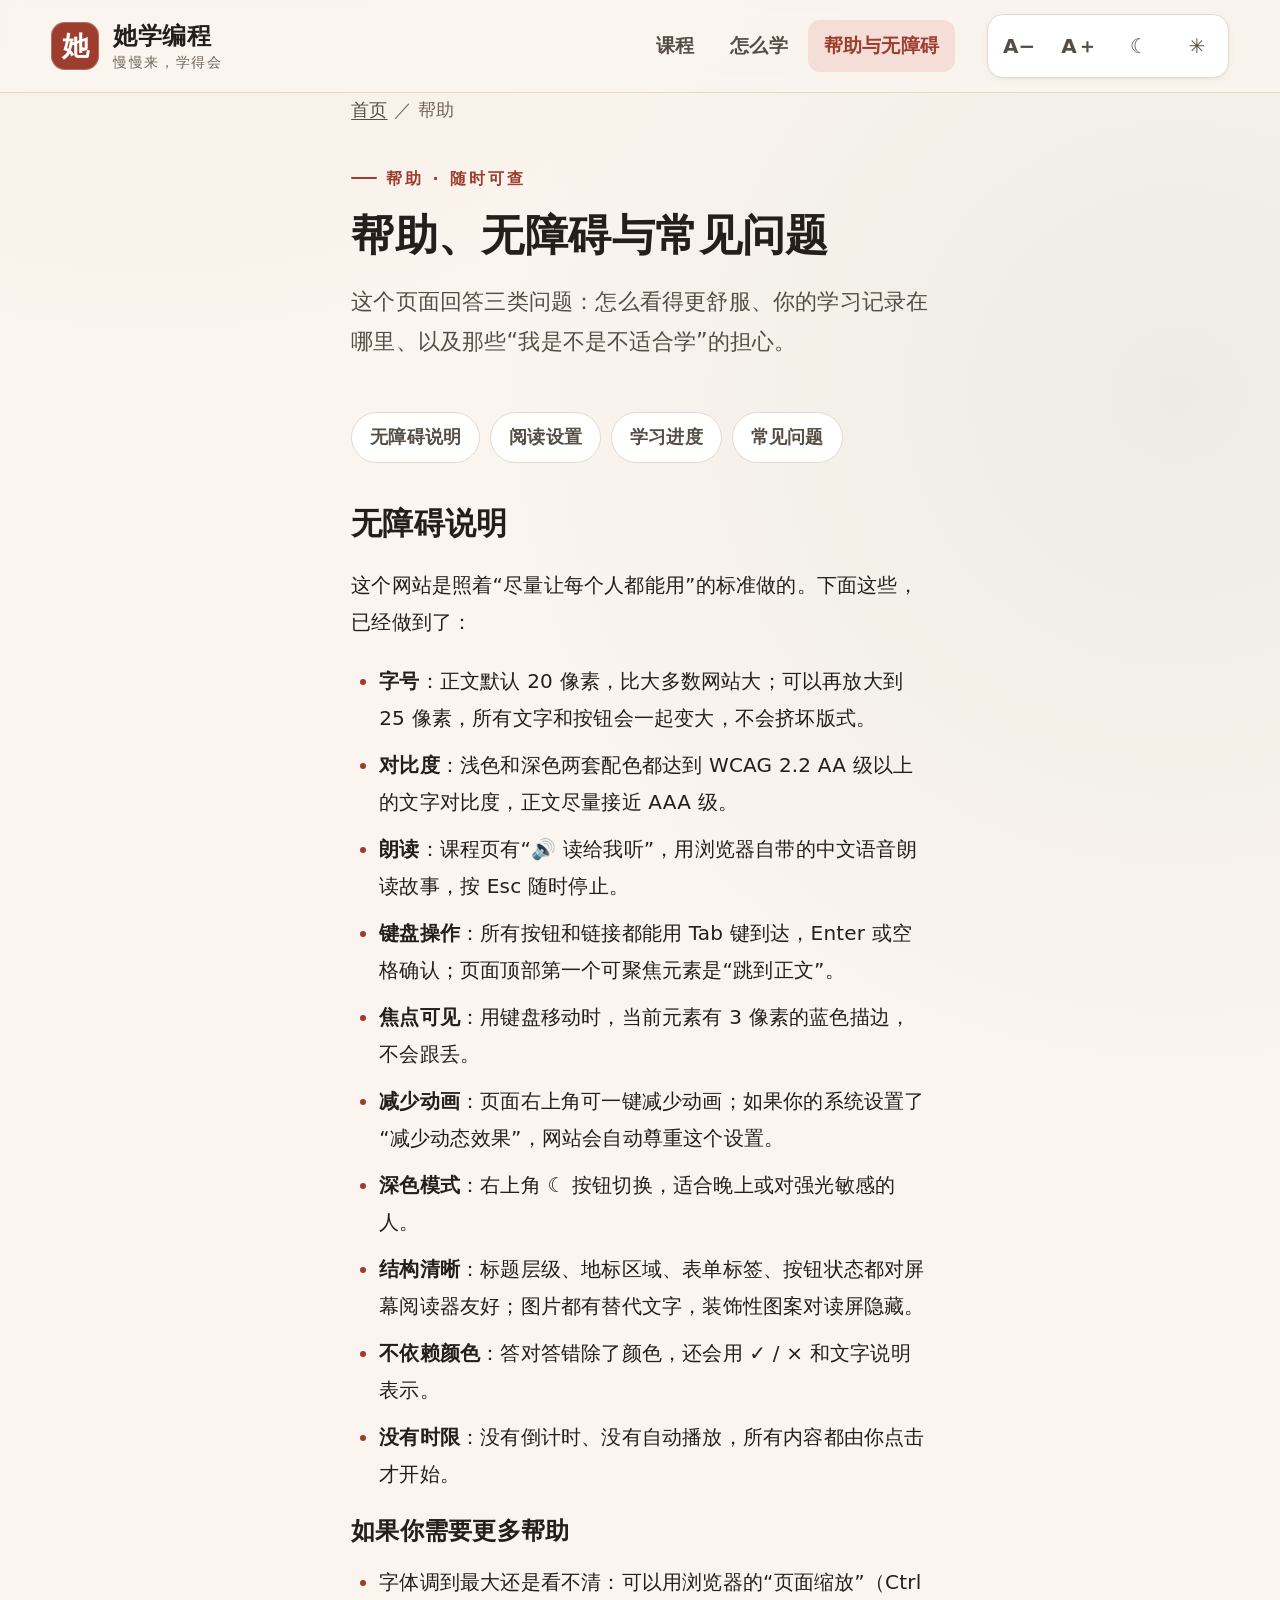
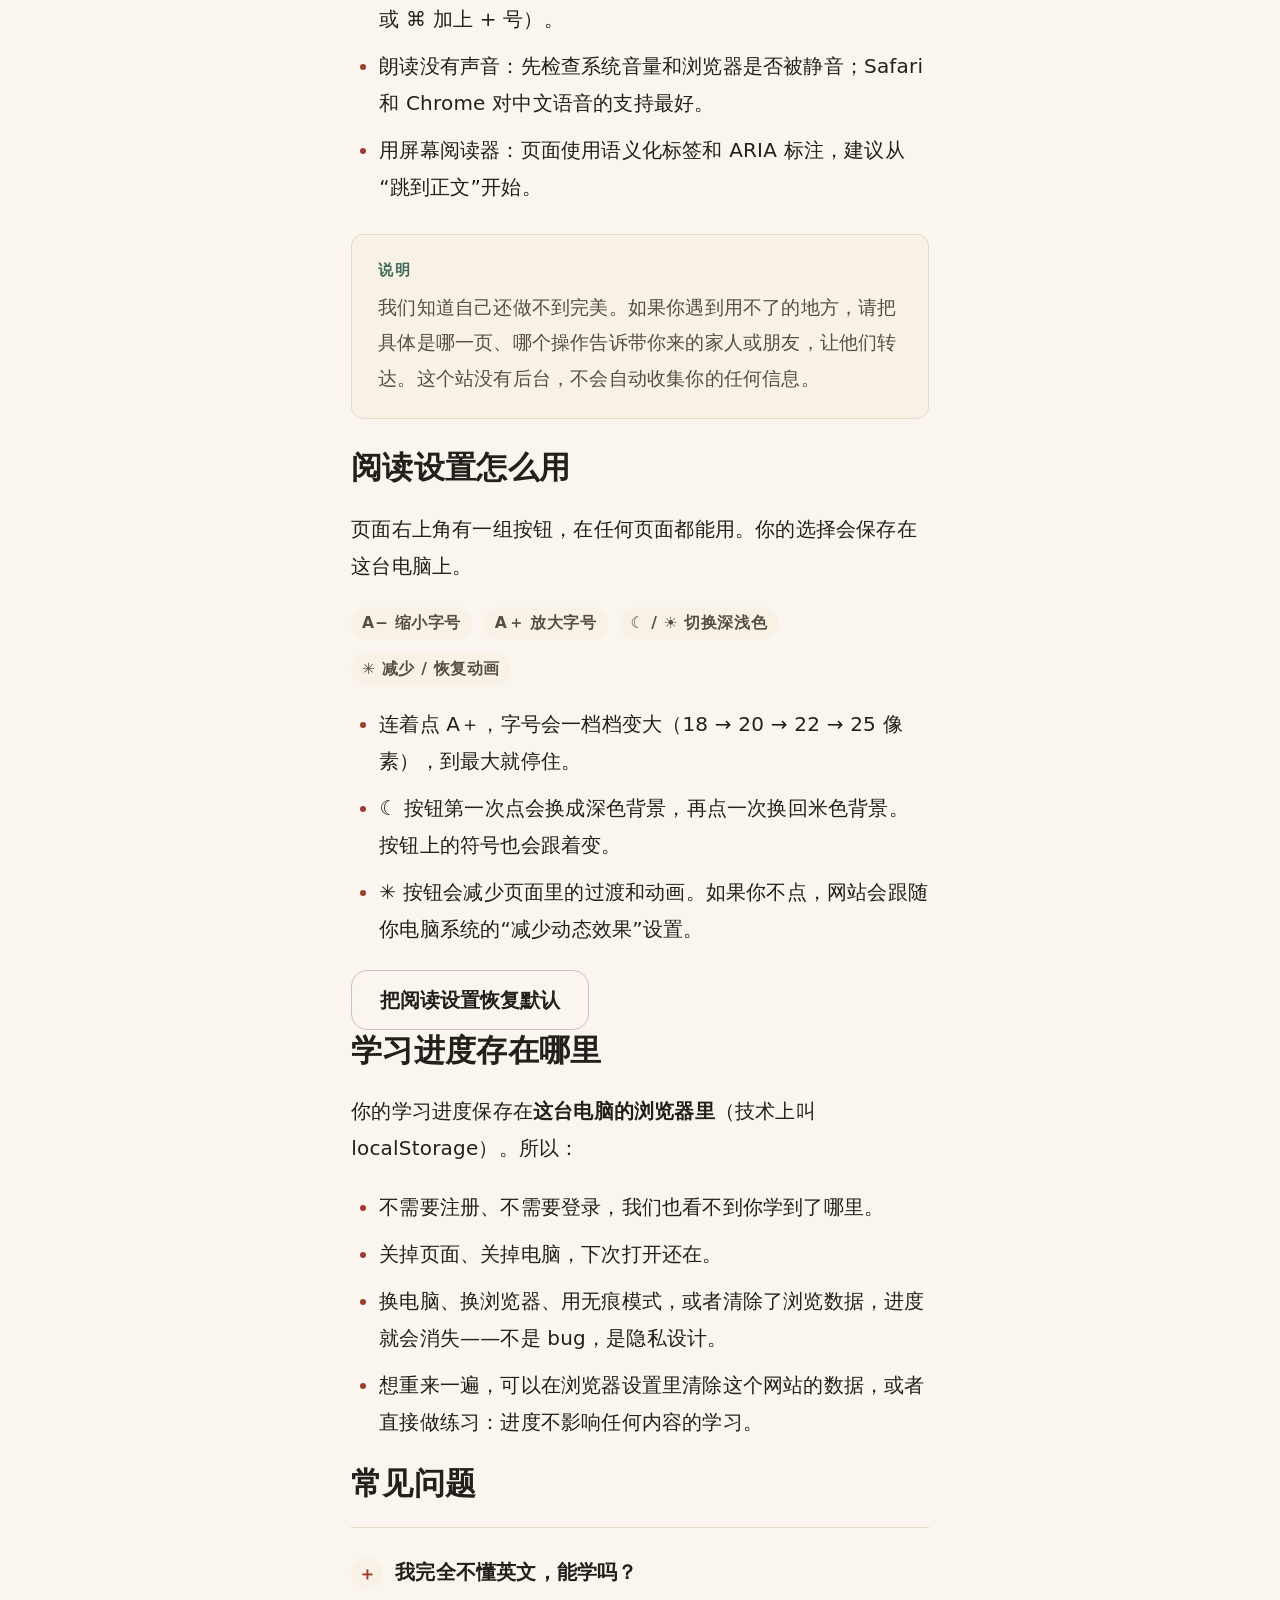
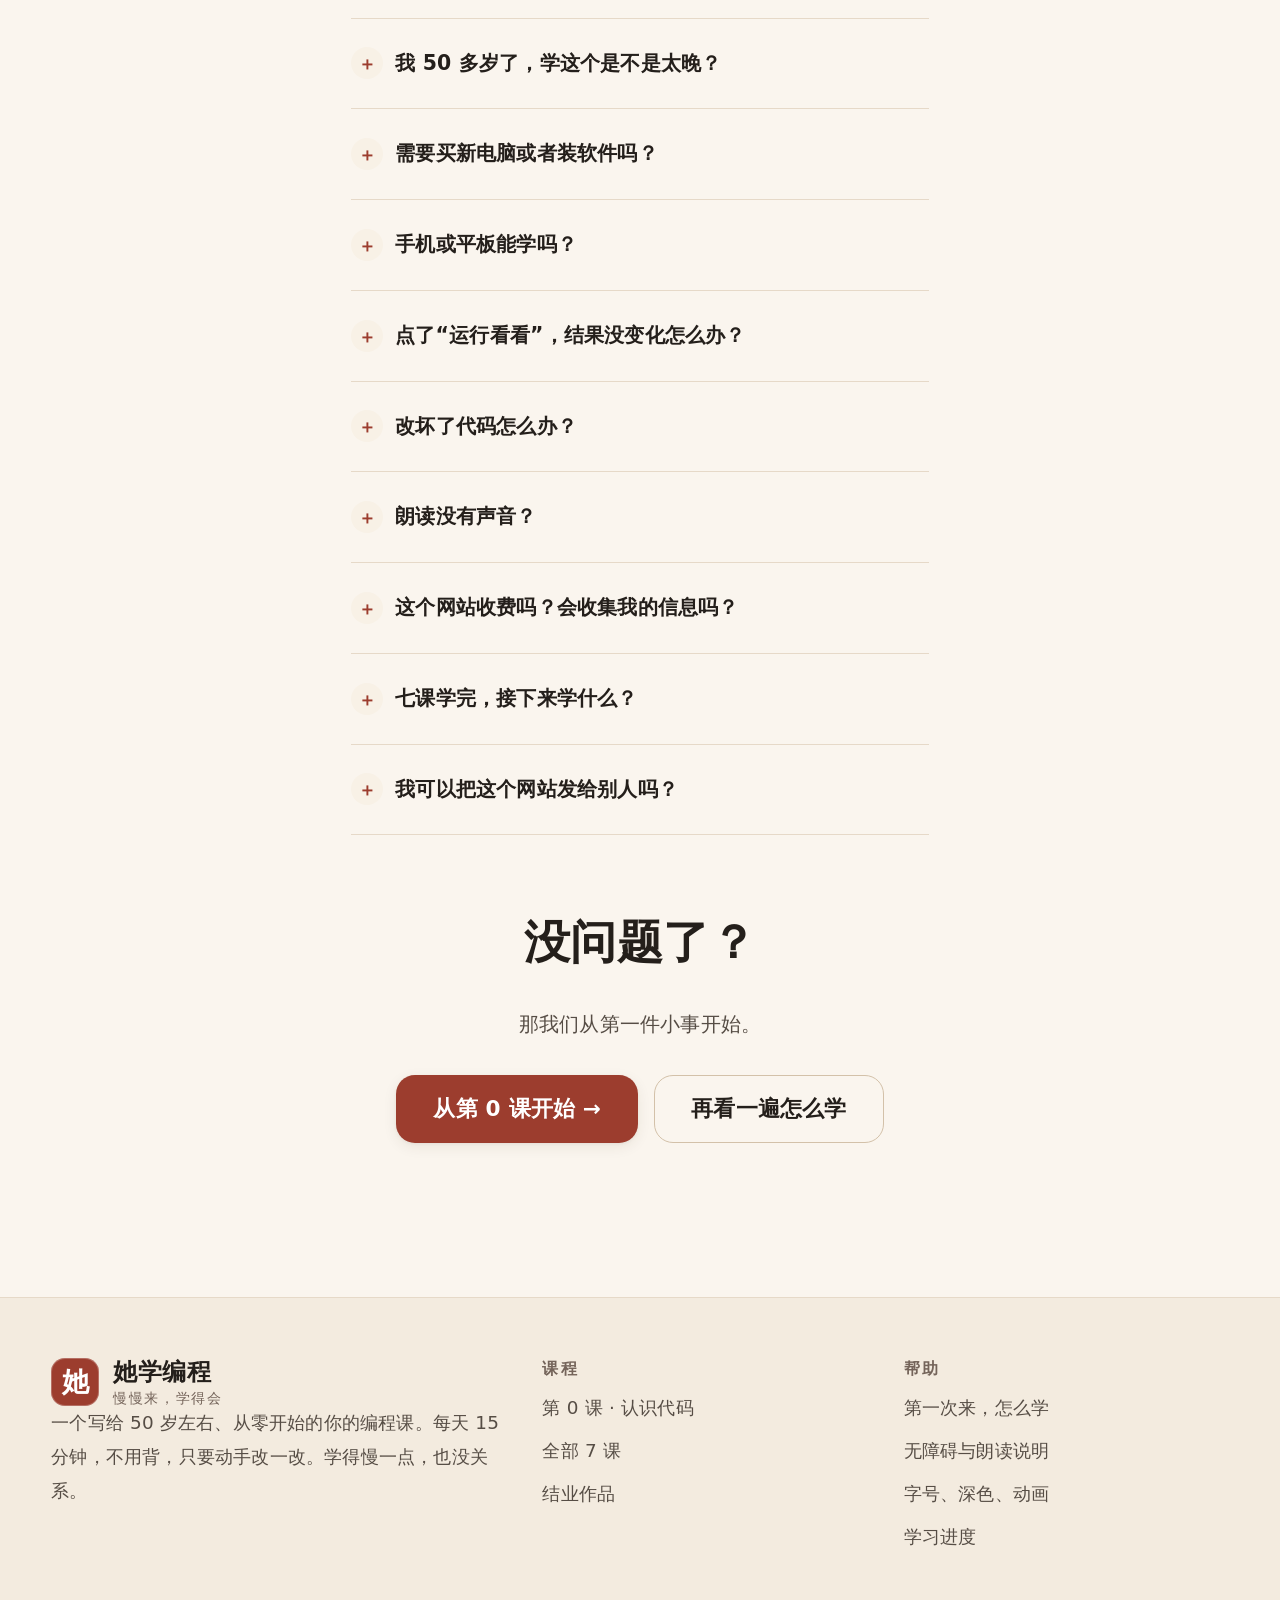
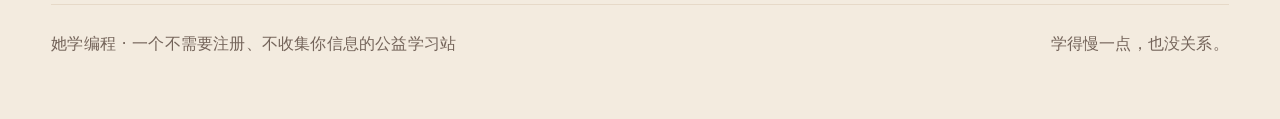
==== help.html @ fed88cbd "她学编程 v1.0：7 课 + 结业作品，无障碍优先的中文编程入门站" ====
<!DOCTYPE html>
<html lang="zh-CN">
<head>
  <meta charset="UTF-8">
  <meta name="viewport" content="width=device-width, initial-scale=1">
  <title>帮助、无障碍与常见问题｜她学编程</title>
  <meta name="description" content="她学编程的帮助页：无障碍说明、阅读设置怎么用、学习进度存在哪里、常见问题解答。">
  <meta name="theme-color" content="#faf5ee">
  <link rel="icon" type="image/svg+xml" href="assets/favicon.svg">
  <link rel="stylesheet" href="assets/styles.css">
  <script>
    (function () {
      try {
        var s = JSON.parse(localStorage.getItem("hx.settings") || "{}");
        var root = document.documentElement;
        var sizes = [18, 20, 22, 25];
        root.style.fontSize = (sizes[s.font] || 20) + "px";
        root.setAttribute("data-theme", s.theme || (window.matchMedia && matchMedia("(prefers-color-scheme: dark)").matches ? "dark" : "light"));
        if (s.motion) root.setAttribute("data-motion", s.motion);
      } catch (e) {}
    })();
  </script>
</head>
<body>
  <a class="skip-link" href="#main">跳到正文</a>

  <header class="site-header">
    <div class="wrap header-inner">
      <a class="brand" href="index.html">
        <span class="brand-mark" aria-hidden="true">她</span>
        <span class="brand-text">她学编程<em>慢慢来，学得会</em></span>
      </a>
      <nav class="site-nav" aria-label="主导航">
        <a href="index.html#course">课程</a>
        <a href="start.html">怎么学</a>
        <a href="help.html" aria-current="page">帮助与无障碍</a>
      </nav>
      <div class="ctrl-group" role="group" aria-label="阅读设置">
        <button class="ctrl" type="button" data-font="down" aria-label="A− 缩小字号" title="缩小字号">A−</button>
        <button class="ctrl" type="button" data-font="up" aria-label="A＋ 放大字号" title="放大字号">A＋</button>
        <button class="ctrl" type="button" data-theme-toggle aria-label="☾ 切换深色模式" aria-pressed="false" title="深色模式">☾</button>
        <button class="ctrl" type="button" data-motion-toggle aria-label="✳ 减少动画效果" aria-pressed="false" title="减少动画">✳</button>
      </div>
    </div>
  </header>

  <main id="main" class="wrap reading">
    <nav class="crumbs" aria-label="当前位置">
      <a href="index.html">首页</a> ／ 帮助
    </nav>

    <header class="lesson-head">
      <p class="label">帮助 · 随时可查</p>
      <h1>帮助、无障碍与常见问题</h1>
      <p class="lede">这个页面回答三类问题：怎么看得更舒服、你的学习记录在哪里、以及那些“我是不是不适合学”的担心。</p>
    </header>

    <nav class="doc-nav" aria-label="本页目录">
      <a href="#accessibility">无障碍说明</a>
      <a href="#settings">阅读设置</a>
      <a href="#progress">学习进度</a>
      <a href="#faq">常见问题</a>
    </nav>

    <section id="accessibility" aria-labelledby="a11y-title">
      <h2 id="a11y-title">无障碍说明</h2>
      <p>这个网站是照着“尽量让每个人都能用”的标准做的。下面这些，已经做到了：</p>
      <ul>
        <li><strong>字号</strong>：正文默认 20 像素，比大多数网站大；可以再放大到 25 像素，所有文字和按钮会一起变大，不会挤坏版式。</li>
        <li><strong>对比度</strong>：浅色和深色两套配色都达到 WCAG 2.2 AA 级以上的文字对比度，正文尽量接近 AAA 级。</li>
        <li><strong>朗读</strong>：课程页有“🔊 读给我听”，用浏览器自带的中文语音朗读故事，按 Esc 随时停止。</li>
        <li><strong>键盘操作</strong>：所有按钮和链接都能用 Tab 键到达，Enter 或空格确认；页面顶部第一个可聚焦元素是“跳到正文”。</li>
        <li><strong>焦点可见</strong>：用键盘移动时，当前元素有 3 像素的蓝色描边，不会跟丢。</li>
        <li><strong>减少动画</strong>：页面右上角可一键减少动画；如果你的系统设置了“减少动态效果”，网站会自动尊重这个设置。</li>
        <li><strong>深色模式</strong>：右上角 ☾ 按钮切换，适合晚上或对强光敏感的人。</li>
        <li><strong>结构清晰</strong>：标题层级、地标区域、表单标签、按钮状态都对屏幕阅读器友好；图片都有替代文字，装饰性图案对读屏隐藏。</li>
        <li><strong>不依赖颜色</strong>：答对答错除了颜色，还会用 ✓ / × 和文字说明表示。</li>
        <li><strong>没有时限</strong>：没有倒计时、没有自动播放，所有内容都由你点击才开始。</li>
      </ul>

      <h3>如果你需要更多帮助</h3>
      <ul>
        <li>字体调到最大还是看不清：可以用浏览器的“页面缩放”（Ctrl 或 ⌘ 加上 + 号）。</li>
        <li>朗读没有声音：先检查系统音量和浏览器是否被静音；Safari 和 Chrome 对中文语音的支持最好。</li>
        <li>用屏幕阅读器：页面使用语义化标签和 ARIA 标注，建议从“跳到正文”开始。</li>
      </ul>
      <aside class="note">我们知道自己还做不到完美。如果你遇到用不了的地方，请把具体是哪一页、哪个操作告诉带你来的家人或朋友，让他们转达。这个站没有后台，不会自动收集你的任何信息。</aside>
    </section>

    <section id="settings" aria-labelledby="settings-title">
      <h2 id="settings-title">阅读设置怎么用</h2>
      <p>页面右上角有一组按钮，在任何页面都能用。你的选择会保存在这台电脑上。</p>
      <div class="settings-demo">
        <span class="badge">A− 缩小字号</span>
        <span class="badge">A＋ 放大字号</span>
        <span class="badge">☾ / ☀ 切换深浅色</span>
        <span class="badge">✳ 减少 / 恢复动画</span>
      </div>
      <ul>
        <li>连着点 A＋，字号会一档档变大（18 → 20 → 22 → 25 像素），到最大就停住。</li>
        <li>☾ 按钮第一次点会换成深色背景，再点一次换回米色背景。按钮上的符号也会跟着变。</li>
        <li>✳ 按钮会减少页面里的过渡和动画。如果你不点，网站会跟随你电脑系统的“减少动态效果”设置。</li>
      </ul>
      <p><button class="btn btn-ghost" type="button" data-reset-settings>把阅读设置恢复默认</button></p>
    </section>

    <section id="progress" aria-labelledby="progress-title">
      <h2 id="progress-title">学习进度存在哪里</h2>
      <p>你的学习进度保存在<strong>这台电脑的浏览器里</strong>（技术上叫 localStorage）。所以：</p>
      <ul>
        <li>不需要注册、不需要登录，我们也看不到你学到了哪里。</li>
        <li>关掉页面、关掉电脑，下次打开还在。</li>
        <li>换电脑、换浏览器、用无痕模式，或者清除了浏览数据，进度就会消失——不是 bug，是隐私设计。</li>
        <li>想重来一遍，可以在浏览器设置里清除这个网站的数据，或者直接做练习：进度不影响任何内容的学习。</li>
      </ul>
    </section>

    <section id="faq" aria-labelledby="faq-title">
      <h2 id="faq-title">常见问题</h2>
      <div class="faq">
        <details>
          <summary>我完全不懂英文，能学吗？</summary>
          <p>能。整个网站是中文的，代码里需要认识的英文单词只有十几个，每一课出现时都会解释。你不需要背单词，看多了自然就认识了。</p>
        </details>
        <details>
          <summary>我 50 多岁了，学这个是不是太晚？</summary>
          <p>不晚。这门课就是为这个年龄写的：每课只讲一件事，讲完立刻动手，不赶进度。学编程靠的不是记性快，是耐心和把事情说清楚的能力——这两样你有。</p>
        </details>
        <details>
          <summary>需要买新电脑或者装软件吗？</summary>
          <p>都不需要。能打开浏览器的电脑就行，练习直接在网页里完成，不用安装任何东西。</p>
        </details>
        <details>
          <summary>手机或平板能学吗？</summary>
          <p>能看课、能听朗读，也能在练习框里改代码；但打字、看运行结果还是电脑屏幕更舒服。条件允许的话，练习用电脑。</p>
        </details>
        <details>
          <summary>点了“运行看看”，结果没变化怎么办？</summary>
          <p>先看运行结果下面那行提示；如果提示你已经运行了，可能是改的内容不影响显示（比如改的是注释）。也可以点“恢复原样”，再从最小的一处改起。刷新页面会重置练习区，不会影响你的学习进度。</p>
        </details>
        <details>
          <summary>改坏了代码怎么办？</summary>
          <p>点“恢复原样”，练习区就回到我给你的初始代码。改代码永远不会弄坏电脑，也不会影响别人。</p>
        </details>
        <details>
          <summary>朗读没有声音？</summary>
          <p>先确认系统音量和浏览器标签页没有静音；有些浏览器第一次使用语音需要等一两秒。Safari 和 Chrome 通常最稳。实在不行，用键盘也不影响学习。</p>
        </details>
        <details>
          <summary>这个网站收费吗？会收集我的信息吗？</summary>
          <p>不收费，没有广告，也不需要注册。网站没有后台服务器，不会收集你的姓名、电话或学习数据。唯一的“记录”是保存在你自己浏览器里的阅读设置和学习进度。</p>
        </details>
        <details>
          <summary>七课学完，接下来学什么？</summary>
          <p>先休息一下，把结业作品改到自己满意。之后如果想继续，可以试试 Python（更适合处理文件和数据），或者继续深入网页（给页面加交互）。到时候你会发现自己看教程的速度不一样了。</p>
        </details>
        <details>
          <summary>我可以把这个网站发给别人吗？</summary>
          <p>欢迎。这就是它存在的意义：让更多 50 岁左右的人发现，学编程不是年轻人的专利。</p>
        </details>
      </div>
    </section>

    <section class="closing">
      <h2>没问题了？</h2>
      <p>那我们从第一件小事开始。</p>
      <div class="cta-row center">
        <a class="btn btn-primary btn-lg" href="lessons/lesson-0.html" data-next-lesson>从第 0 课开始 →</a>
        <a class="btn btn-ghost btn-lg" href="start.html">再看一遍怎么学</a>
      </div>
    </section>
  </main>

  <footer class="site-footer">
    <div class="wrap">
      <div class="footer-grid">
        <div class="footer-brand">
          <a class="brand" href="index.html">
            <span class="brand-mark" aria-hidden="true">她</span>
            <span class="brand-text">她学编程<em>慢慢来，学得会</em></span>
          </a>
          <p>一个写给 50 岁左右、从零开始的你的编程课。每天 15 分钟，不用背，只要动手改一改。学得慢一点，也没关系。</p>
        </div>
        <div class="footer-col">
          <h3>课程</h3>
          <ul>
            <li><a href="lessons/lesson-0.html">第 0 课 · 认识代码</a></li>
            <li><a href="index.html#course">全部 7 课</a></li>
            <li><a href="project.html">结业作品</a></li>
          </ul>
        </div>
        <div class="footer-col">
          <h3>帮助</h3>
          <ul>
            <li><a href="start.html">第一次来，怎么学</a></li>
            <li><a href="help.html#accessibility">无障碍与朗读说明</a></li>
            <li><a href="help.html#settings">字号、深色、动画</a></li>
            <li><a href="help.html#progress">学习进度</a></li>
          </ul>
        </div>
      </div>
      <div class="footer-bottom">
        <span>她学编程 · 一个不需要注册、不收集你信息的公益学习站</span>
        <span>学得慢一点，也没关系。</span>
      </div>
    </div>
  </footer>

  <script src="assets/app.js" defer></script>
</body>
</html>
---- assets/styles.css ----
/* ============================================================
   她学编程 · 设计系统
   目标读者：50 岁左右、零基础的中文女性学习者
   设计原则：大字号、高对比、宽行距、少而清晰的信息、温暖不幼稚
   ============================================================ */

/* ---------- 1. 颜色与尺寸变量 ---------- */
:root {
  /* 米色纸感（默认主题） */
  --bg: #faf5ee;
  --bg-soft: #f3ebdf;
  --surface: #ffffff;
  --surface-2: #f8f1e6;
  --surface-3: #efe4d4;
  --ink: #241f1b;
  --ink-soft: #564d45;
  --ink-faint: #74645a;
  --line: #e6d9c8;
  --line-strong: #d3c1a9;

  /* 品牌色 */
  --brand: #9c3d2e;
  --brand-strong: #7c2f23;
  --brand-soft: #f4ded7;
  --sage: #3e6b5a;
  --sage-soft: #dde9e2;
  --gold: #a8791f;
  --gold-soft: #f6e8c8;
  --focus: #1d5ad6;

  /* 按钮语义色 */
  --btn-bg: #9c3d2e;
  --btn-fg: #ffffff;
  --btn-bg-hover: #7c2f23;
  --btn-run-bg: #3e6b5a;
  --btn-run-bg-hover: #325648;

  /* 字体 */
  --font-serif: "Songti SC", "Noto Serif SC", "Source Han Serif SC", "STSong", "SimSun", Georgia, serif;
  --font-sans: "PingFang SC", "Noto Sans SC", "Hiragino Sans GB", "Microsoft YaHei", system-ui, -apple-system, sans-serif;
  --font-mono: "SFMono-Regular", Menlo, Consolas, "Courier New", monospace;

  /* 排版 */
  --reading-width: 34rem;
  --wide-width: 72rem;
  --gutter: clamp(1.1rem, 4vw, 2.6rem);
  --radius: 1rem;
  --radius-sm: 0.6rem;
  --radius-lg: 1.4rem;

  /* 阴影 */
  --shadow-sm: 0 1px 2px rgba(70, 50, 30, 0.05), 0 2px 8px rgba(70, 50, 30, 0.05);
  --shadow-md: 0 4px 14px rgba(70, 50, 30, 0.08), 0 1px 3px rgba(70, 50, 30, 0.06);
  --shadow-lg: 0 18px 40px rgba(70, 50, 30, 0.12);

  color-scheme: light;
}

/* 深色主题 */
html[data-theme="dark"] {
  --bg: #191512;
  --bg-soft: #211b17;
  --surface: #252019;
  --surface-2: #2c251f;
  --surface-3: #352c24;
  --ink: #f4ebdf;
  --ink-soft: #d4c6b6;
  --ink-faint: #a99a8a;
  --line: #3d332b;
  --line-strong: #55473b;

  --brand: #e79f8b;
  --brand-strong: #f2b8a6;
  --brand-soft: #45291f;
  --sage: #93c3ad;
  --sage-soft: #22322b;
  --gold: #e5bb6b;
  --gold-soft: #3a2f16;
  --focus: #8ab4ff;

  --btn-bg: #d0664c;
  --btn-fg: #1b1815;
  --btn-bg-hover: #e07a5f;
  --btn-run-bg: #7fb39c;
  --btn-run-bg-hover: #93c3ad;

  color-scheme: dark;
}

/* ---------- 2. 基础重置与排版 ---------- */
*,
*::before,
*::after {
  box-sizing: border-box;
}

html {
  /* JS 会把这里改成 18px / 20px / 22px / 25px */
  font-size: 20px;
  -webkit-text-size-adjust: 100%;
  scroll-behavior: smooth;
}

body {
  margin: 0;
  background-color: var(--bg);
  background-image: radial-gradient(circle at 12% -10%, rgba(201, 138, 106, 0.12), transparent 42rem),
    radial-gradient(circle at 92% 8%, rgba(120, 156, 138, 0.1), transparent 34rem);
  background-repeat: no-repeat;
  color: var(--ink);
  font-family: var(--font-sans);
  font-size: 1rem;
  line-height: 1.85;
  letter-spacing: 0.01em;
  text-rendering: optimizeLegibility;
  -webkit-font-smoothing: antialiased;
  overflow-wrap: break-word;
}

/* 让所有文字都能被放大后正常换行 */
h1, h2, h3, h4, p, li, blockquote, figcaption, td, th {
  overflow-wrap: break-word;
}

h1, h2, h3, h4 {
  font-family: var(--font-serif);
  font-weight: 700;
  line-height: 1.35;
  margin: 0 0 0.7em;
  letter-spacing: 0.01em;
}

h1 { font-size: 2.15rem; }
h2 { font-size: 1.55rem; }
h3 { font-size: 1.2rem; }
h4 { font-size: 1.05rem; }

p, ul, ol {
  margin: 0 0 1.1em;
}

p:last-child {
  margin-bottom: 0;
}

ul, ol {
  padding-left: 1.4em;
}

li {
  margin-bottom: 0.5em;
}

li::marker {
  color: var(--brand);
}

strong {
  font-weight: 700;
  color: var(--ink);
}

a {
  color: var(--brand);
  text-decoration-thickness: 0.08em;
  text-underline-offset: 0.18em;
}

a:hover {
  color: var(--brand-strong);
}

abbr {
  text-decoration: underline dotted;
  cursor: help;
}

code, kbd, samp, pre {
  font-family: var(--font-mono);
  font-size: 0.9em;
}

code {
  background: var(--surface-3);
  color: var(--ink);
  padding: 0.15em 0.4em;
  border-radius: 0.35em;
  overflow-wrap: break-word;
}

kbd {
  border: 1px solid var(--line-strong);
  border-bottom-width: 2px;
  border-radius: 0.35em;
  padding: 0.05em 0.45em;
  background: var(--surface);
  font-size: 0.85em;
}

pre {
  margin: 0 0 1.2em;
  padding: 1.1rem 1.25rem;
  background: var(--surface);
  border: 1px solid var(--line);
  border-radius: var(--radius-sm);
  line-height: 1.7;
  tab-size: 2;
  white-space: pre-wrap;
  word-break: break-word;
}

pre code {
  background: none;
  padding: 0;
}

blockquote {
  margin: 0 0 1.2em;
  padding: 0.2em 0 0.2em 1.2em;
  border-left: 4px solid var(--line-strong);
  color: var(--ink-soft);
}

hr {
  border: 0;
  height: 1px;
  background: var(--line);
  margin: 2.5rem 0;
}

img, svg {
  max-width: 100%;
}

img {
  height: auto;
}

/* 焦点：任何时候用键盘操作都清楚可见 */
:focus-visible {
  outline: 3px solid var(--focus);
  outline-offset: 3px;
  border-radius: 0.4rem;
}

::selection {
  background: var(--brand-soft);
  color: var(--ink);
}

/* ---------- 3. 无障碍工具类 ---------- */
.sr-only {
  position: absolute;
  width: 1px;
  height: 1px;
  padding: 0;
  margin: -1px;
  overflow: hidden;
  clip: rect(0, 0, 0, 0);
  white-space: nowrap;
  border: 0;
}

.skip-link {
  position: absolute;
  top: -100%;
  left: 1rem;
  z-index: 100;
  padding: 0.7rem 1.2rem;
  background: var(--brand);
  color: #fff;
  border-radius: 0 0 var(--radius-sm) var(--radius-sm);
  font-weight: 600;
  text-decoration: none;
}

.skip-link:focus {
  top: 0;
  color: #fff;
}

/* 减少动画：用户手动切换或系统偏好 */
html[data-motion="reduce"] *,
html[data-motion="reduce"] *::before,
html[data-motion="reduce"] *::after {
  animation-duration: 0.001ms !important;
  animation-iteration-count: 1 !important;
  transition-duration: 0.001ms !important;
  scroll-behavior: auto !important;
}

@media (prefers-reduced-motion: reduce) {
  html:not([data-motion="on"]) *,
  html:not([data-motion="on"]) *::before,
  html:not([data-motion="on"]) *::after {
    animation-duration: 0.001ms !important;
    animation-iteration-count: 1 !important;
    transition-duration: 0.001ms !important;
  }
  html {
    scroll-behavior: auto;
  }
}

/* ---------- 4. 布局 ---------- */
.wrap {
  width: 100%;
  max-width: var(--wide-width);
  margin-inline: auto;
  padding-inline: var(--gutter);
}

.reading {
  max-width: var(--reading-width);
  margin-inline: auto;
}

.section {
  padding-block: clamp(2.6rem, 6vw, 4.6rem);
}

.section-tight {
  padding-block: clamp(1.8rem, 4vw, 3rem);
}

.section-head {
  max-width: 40rem;
  margin-bottom: clamp(1.6rem, 3vw, 2.6rem);
}

.section-head.center {
  margin-inline: auto;
  text-align: center;
}

.label {
  display: inline-flex;
  align-items: center;
  gap: 0.6em;
  font-family: var(--font-sans);
  font-size: 0.8rem;
  font-weight: 700;
  letter-spacing: 0.18em;
  text-transform: uppercase;
  color: var(--brand);
  margin: 0 0 0.9em;
}

.label::before {
  content: "";
  display: block;
  width: 1.6em;
  height: 2px;
  background: currentColor;
  border-radius: 2px;
}

.lede {
  font-size: 1.12rem;
  line-height: 1.8;
  color: var(--ink-soft);
}

.muted {
  color: var(--ink-faint);
}

.text-center {
  text-align: center;
}

/* ---------- 5. 页头 ---------- */
.site-header {
  position: sticky;
  top: 0;
  z-index: 50;
  background: color-mix(in srgb, var(--bg) 88%, transparent);
  backdrop-filter: blur(10px);
  -webkit-backdrop-filter: blur(10px);
  border-bottom: 1px solid var(--line);
}

.header-inner {
  display: flex;
  align-items: center;
  gap: 1rem 1.6rem;
  flex-wrap: wrap;
  padding-block: 0.7rem;
}

.brand {
  display: inline-flex;
  align-items: center;
  gap: 0.7rem;
  text-decoration: none;
  color: var(--ink);
  margin-right: auto;
}

.brand-mark {
  display: grid;
  place-items: center;
  width: 2.4rem;
  height: 2.4rem;
  border-radius: 0.7rem;
  background: var(--brand);
  color: #fff;
  font-family: var(--font-serif);
  font-size: 1.35rem;
  font-weight: 700;
  line-height: 1;
  box-shadow: inset 0 0 0 1px rgba(255, 255, 255, 0.25);
  flex: none;
}

html[data-theme="dark"] .brand-mark {
  color: var(--btn-fg);
}

.brand-text {
  display: flex;
  flex-direction: column;
  font-family: var(--font-serif);
  font-size: 1.18rem;
  font-weight: 700;
  line-height: 1.2;
  letter-spacing: 0.02em;
}

.brand-text em {
  font-family: var(--font-sans);
  font-size: 0.68rem;
  font-style: normal;
  font-weight: 500;
  letter-spacing: 0.12em;
  color: var(--ink-faint);
  margin-top: 0.15rem;
}

.site-nav {
  display: flex;
  align-items: center;
  gap: 0.2rem;
  flex-wrap: wrap;
}

.site-nav a {
  display: inline-flex;
  align-items: center;
  min-height: 2.6rem;
  padding: 0.25rem 0.8rem;
  border-radius: var(--radius-sm);
  color: var(--ink-soft);
  font-size: 0.95rem;
  font-weight: 600;
  text-decoration: none;
}

.site-nav a:hover {
  background: var(--surface-2);
  color: var(--ink);
}

.site-nav a[aria-current="page"],
.site-nav a[aria-current="true"] {
  color: var(--brand);
  background: var(--brand-soft);
}

/* 阅读设置按钮组 */
.ctrl-group {
  display: flex;
  align-items: center;
  gap: 0.3rem;
  padding: 0.25rem;
  background: var(--surface);
  border: 1px solid var(--line);
  border-radius: 0.8rem;
  box-shadow: var(--shadow-sm);
}

.ctrl {
  display: inline-grid;
  place-items: center;
  min-width: 2.6rem;
  min-height: 2.6rem;
  padding: 0 0.5rem;
  border: 0;
  border-radius: 0.55rem;
  background: transparent;
  color: var(--ink-soft);
  font-family: var(--font-sans);
  font-size: 1rem;
  font-weight: 700;
  cursor: pointer;
  line-height: 1;
}

.ctrl:hover {
  background: var(--surface-2);
  color: var(--ink);
}

.ctrl[aria-pressed="true"] {
  background: var(--brand-soft);
  color: var(--brand);
}

.ctrl:disabled {
  opacity: 0.4;
  cursor: not-allowed;
}

/* 课程进度条（只在课程页） */
.course-progress {
  height: 6px;
  background: var(--surface-3);
  overflow: hidden;
}

.course-progress-bar {
  display: block;
  height: 100%;
  width: 0;
  background: linear-gradient(90deg, var(--brand), var(--gold));
  border-radius: 0 3px 3px 0;
  transition: width 0.6s ease;
}

/* ---------- 6. 按钮 ---------- */
.btn {
  display: inline-flex;
  align-items: center;
  justify-content: center;
  gap: 0.5em;
  min-height: 3rem;
  padding: 0.55rem 1.4rem;
  border: 1px solid transparent;
  border-radius: 0.8rem;
  background: var(--surface);
  color: var(--ink);
  font-family: var(--font-sans);
  font-size: 1rem;
  font-weight: 700;
  line-height: 1.3;
  text-decoration: none;
  cursor: pointer;
  transition: transform 0.15s ease, background-color 0.2s ease, box-shadow 0.2s ease;
}

.btn:hover {
  transform: translateY(-1px);
}

.btn:active {
  transform: translateY(0);
}

.btn-primary {
  background: var(--btn-bg);
  color: var(--btn-fg);
  box-shadow: var(--shadow-md);
}

.btn-primary:hover {
  background: var(--btn-bg-hover);
  color: var(--btn-fg);
}

.btn-run {
  background: var(--btn-run-bg);
  color: #fff;
}

html[data-theme="dark"] .btn-run {
  color: #14211b;
}

.btn-run:hover {
  background: var(--btn-run-bg-hover);
}

.btn-ghost {
  background: transparent;
  border-color: var(--line-strong);
  color: var(--ink);
}

.btn-ghost:hover {
  background: var(--surface-2);
}

.btn-quiet {
  background: transparent;
  border-color: transparent;
  color: var(--ink-soft);
  font-weight: 600;
  text-decoration: underline;
  text-underline-offset: 0.2em;
}

.btn-quiet:hover {
  color: var(--ink);
  background: transparent;
}

.btn-lg {
  min-height: 3.4rem;
  padding: 0.8rem 1.8rem;
  font-size: 1.08rem;
  border-radius: 0.95rem;
}

.btn-sm {
  min-height: 2.5rem;
  padding: 0.3rem 0.9rem;
  font-size: 0.9rem;
  border-radius: 0.6rem;
}

.btn[disabled] {
  opacity: 0.55;
  cursor: not-allowed;
  transform: none;
}

.cta-row {
  display: flex;
  flex-wrap: wrap;
  gap: 0.8rem;
  align-items: center;
  margin-top: 1.6rem;
}

/* 朗读按钮 */
.btn-speak {
  display: inline-flex;
  align-items: center;
  gap: 0.45em;
  min-height: 2.6rem;
  padding: 0.25rem 1rem;
  border: 1px dashed var(--line-strong);
  border-radius: 99px;
  background: var(--surface);
  color: var(--ink-soft);
  font-family: var(--font-sans);
  font-size: 0.9rem;
  font-weight: 600;
  cursor: pointer;
  margin-top: 0.6rem;
}

.btn-speak:hover {
  color: var(--ink);
  border-color: var(--brand);
}

.btn-speak[aria-pressed="true"] {
  background: var(--brand-soft);
  border-color: var(--brand);
  color: var(--brand);
}

/* ---------- 7. 首页：英雄区 ---------- */
.hero {
  padding-block: clamp(2.4rem, 6vw, 4.8rem) clamp(2rem, 5vw, 3.6rem);
}

.hero-grid {
  display: grid;
  gap: clamp(2rem, 5vw, 4rem);
  align-items: center;
}

@media (min-width: 60rem) {
  .hero-grid {
    grid-template-columns: minmax(0, 1.15fr) minmax(0, 0.85fr);
  }
}

.hero-title {
  font-size: clamp(2rem, 7.2vw, 3.5rem);
  line-height: 1.24;
  margin-bottom: 0.5em;
  text-wrap: balance;
}

@media (max-width: 40rem) {
  .hero-title {
    font-size: clamp(1.9rem, 8.4vw, 2.3rem);
  }
  .label {
    letter-spacing: 0.1em;
    font-size: 0.76rem;
  }
}

.hero-title .mark {
  position: relative;
  display: inline-block;
  color: var(--brand);
  white-space: nowrap;
}

.hero-title .mark::after {
  content: "";
  position: absolute;
  left: 0;
  right: 0;
  bottom: 0.06em;
  height: 0.22em;
  background: var(--gold-soft);
  z-index: -1;
  border-radius: 0.2em;
  transform: rotate(-0.6deg);
}

.hero-lede {
  max-width: 32rem;
  font-size: 1.12rem;
  color: var(--ink-soft);
}

.hero-facts {
  display: flex;
  flex-wrap: wrap;
  gap: 0.5rem 1.4rem;
  margin-top: 1.6rem;
  padding: 0;
  list-style: none;
  color: var(--ink-soft);
  font-size: 0.95rem;
}

.hero-facts li {
  display: inline-flex;
  align-items: center;
  gap: 0.4em;
  margin: 0;
}

.hero-facts li::before {
  content: "✓";
  color: var(--sage);
  font-weight: 700;
}

/* 首页右侧：代码卡片 */
.hero-card {
  position: relative;
  background: var(--surface);
  border: 1px solid var(--line);
  border-radius: var(--radius-lg);
  box-shadow: var(--shadow-lg);
  padding: 1.2rem 1.3rem 1.4rem;
  transform: rotate(-1deg);
}

.hero-card::before {
  content: "";
  position: absolute;
  top: -0.7rem;
  left: 50%;
  width: 5.5rem;
  height: 1.4rem;
  transform: translateX(-50%) rotate(1.4deg);
  background: color-mix(in srgb, var(--gold-soft) 75%, transparent);
  border: 1px solid color-mix(in srgb, var(--gold) 25%, transparent);
  border-radius: 2px;
  opacity: 0.85;
}

.hero-card-top {
  display: flex;
  align-items: center;
  justify-content: space-between;
  gap: 1rem;
  font-size: 0.78rem;
  letter-spacing: 0.08em;
  color: var(--ink-faint);
  margin-bottom: 0.8rem;
}

.hero-card-top .dots::before {
  content: "● ● ●";
  font-size: 0.55rem;
  letter-spacing: 0.3em;
  color: var(--line-strong);
}

.hero-card pre {
  margin: 0;
  padding: 0;
  border: 0;
  background: transparent;
  font-size: 0.95rem;
  line-height: 1.85;
  white-space: pre-wrap;
}

.hero-card pre code {
  font-size: 0.95rem;
}

.hero-card .tag {
  color: var(--brand);
}

.hero-card-note {
  margin-top: 1rem;
  padding-top: 0.9rem;
  border-top: 1px dashed var(--line-strong);
  font-size: 0.85rem;
  color: var(--ink-faint);
}

/* ---------- 8. 卡片、网格 ---------- */
.grid {
  display: grid;
  gap: clamp(0.9rem, 2vw, 1.4rem);
}

.grid-3 {
  grid-template-columns: repeat(auto-fit, minmax(min(100%, 16rem), 1fr));
}

.grid-2 {
  grid-template-columns: repeat(auto-fit, minmax(min(100%, 20rem), 1fr));
}

.card {
  background: var(--surface);
  border: 1px solid var(--line);
  border-radius: var(--radius);
  padding: clamp(1.1rem, 2.4vw, 1.6rem);
  box-shadow: var(--shadow-sm);
}

.card h3 {
  margin-bottom: 0.45em;
}

.card p {
  color: var(--ink-soft);
  font-size: 0.98rem;
  margin-bottom: 0;
}

.card-num {
  display: grid;
  place-items: center;
  width: 2.5rem;
  height: 2.5rem;
  margin-bottom: 0.9rem;
  border-radius: 50%;
  background: var(--brand-soft);
  color: var(--brand);
  font-family: var(--font-serif);
  font-size: 1.15rem;
  font-weight: 700;
}

/* ---------- 9. 首页：课程地图 ---------- */
.course-map {
  display: grid;
  gap: 0.7rem;
  margin: 1.8rem 0 0;
  padding: 0;
  list-style: none;
}

.lesson-row {
  display: flex;
  align-items: center;
  gap: 1rem;
  padding: 1rem 1.2rem;
  background: var(--surface);
  border: 1px solid var(--line);
  border-radius: var(--radius);
  text-decoration: none;
  color: var(--ink);
  box-shadow: var(--shadow-sm);
  transition: border-color 0.2s ease, transform 0.15s ease, box-shadow 0.2s ease;
}

.lesson-row:hover {
  border-color: var(--brand);
  transform: translateY(-2px);
  box-shadow: var(--shadow-md);
  color: var(--ink);
}

.lesson-row.is-done {
  background: var(--sage-soft);
  border-color: color-mix(in srgb, var(--sage) 30%, var(--line));
}

.lesson-no {
  display: grid;
  place-items: center;
  flex: none;
  width: auto;
  min-width: 2.9rem;
  padding: 0 0.6rem;
  white-space: nowrap;
  height: 2.7rem;
  border-radius: 0.85rem;
  background: var(--surface-2);
  color: var(--ink-soft);
  font-family: var(--font-serif);
  font-size: 0.95rem;
  font-weight: 700;
  letter-spacing: 0.02em;
}

.lesson-row.is-done .lesson-no {
  background: var(--sage);
  color: #fff;
}

html[data-theme="dark"] .lesson-row.is-done .lesson-no {
  color: #14211b;
}

.lesson-info {
  display: flex;
  flex-direction: column;
  min-width: 0;
  flex: 1;
}

.lesson-info strong {
  font-size: 1.02rem;
  line-height: 1.45;
}

.lesson-info span {
  font-size: 0.88rem;
  color: var(--ink-faint);
  line-height: 1.5;
}

.lesson-status {
  flex: none;
  font-size: 0.85rem;
  font-weight: 700;
  color: var(--sage);
  white-space: nowrap;
}

.lesson-row:not(.is-done) .lesson-status {
  color: var(--ink-faint);
  font-weight: 500;
}

/* ---------- 10. 首页：花瓣进度 ---------- */
.progress-panel {
  display: grid;
  gap: clamp(1.4rem, 4vw, 2.6rem);
  align-items: center;
  padding: clamp(1.4rem, 4vw, 2.4rem);
  background: var(--surface);
  border: 1px solid var(--line);
  border-radius: var(--radius-lg);
  box-shadow: var(--shadow-md);
}

@media (min-width: 48rem) {
  .progress-panel {
    grid-template-columns: auto minmax(0, 1fr) auto;
  }
}

.flower {
  width: clamp(9.5rem, 25vw, 13rem);
  height: auto;
  flex: none;
}

.flower .petal {
  fill: var(--surface-3);
  stroke: var(--line-strong);
  stroke-width: 1.2;
  transition: fill 0.6s ease, stroke 0.6s ease;
  transform-origin: 100px 100px;
}

.flower .petal.is-open {
  fill: var(--brand);
  stroke: var(--brand-strong);
}

.flower .flower-center {
  fill: var(--gold);
  stroke: var(--gold-soft);
  stroke-width: 1.5;
}

.progress-copy h2 {
  margin-bottom: 0.3em;
}

.progress-copy p {
  color: var(--ink-soft);
  margin-bottom: 0.9rem;
}

.progress-count {
  font-family: var(--font-serif);
  font-size: 1.05rem;
  color: var(--ink);
}

.progress-count strong {
  font-size: 1.6rem;
  color: var(--brand);
  margin: 0 0.15em;
}

/* ---------- 11. 首页：作品预告 ---------- */
.project-preview {
  display: grid;
  gap: 0;
  overflow: hidden;
  border: 1px solid var(--line);
  border-radius: var(--radius-lg);
  background: var(--surface);
  box-shadow: var(--shadow-md);
}

@media (min-width: 52rem) {
  .project-preview {
    grid-template-columns: minmax(0, 1fr) minmax(0, 1.05fr);
  }
}

.project-preview-copy {
  padding: clamp(1.3rem, 4vw, 2.2rem);
}

.project-preview-copy h2 {
  margin-bottom: 0.4em;
}

.project-preview-copy p {
  color: var(--ink-soft);
}

.project-preview-copy ul {
  padding-left: 1.2em;
  color: var(--ink-soft);
}

.project-browser {
  background: linear-gradient(160deg, var(--surface-2), var(--surface-3));
  padding: clamp(1rem, 3vw, 2rem);
  display: grid;
  place-items: center;
  border-top: 1px solid var(--line);
}

@media (min-width: 52rem) {
  .project-browser {
    border-top: 0;
    border-left: 1px solid var(--line);
  }
}

.browser-window {
  width: 100%;
  max-width: 24rem;
  background: #fffdf9;
  border: 1px solid #e3d3bd;
  border-radius: 0.9rem;
  box-shadow: var(--shadow-lg);
  overflow: hidden;
  color: #2a2118;
  transform: rotate(1.2deg);
}

.browser-bar {
  display: flex;
  align-items: center;
  gap: 0.4rem;
  padding: 0.5rem 0.7rem;
  background: #f3e9da;
  border-bottom: 1px solid #e3d3bd;
  font-size: 0.65rem;
  color: #6f5d49;
}

.browser-bar i {
  display: block;
  width: 0.55rem;
  height: 0.55rem;
  border-radius: 50%;
  background: #d9c6ab;
}

.browser-body {
  padding: 1.1rem 1.2rem 1.3rem;
}

.browser-body h3 {
  font-family: var(--font-serif);
  font-size: 1.15rem;
  margin: 0 0 0.4em;
  color: #7c2f23;
}

.browser-body p {
  font-size: 0.78rem;
  line-height: 1.75;
  color: #5a4a3a;
  margin: 0 0 0.7em;
}

.browser-photo {
  height: 5.2rem;
  border-radius: 0.5rem;
  background: linear-gradient(135deg, #d98d74, #c9a86a 55%, #8fa88f);
  margin-bottom: 0.8rem;
  position: relative;
}

.browser-photo::after {
  content: "✦";
  position: absolute;
  inset: 0;
  display: grid;
  place-items: center;
  color: rgba(255, 255, 255, 0.85);
  font-size: 1.4rem;
}

.browser-sign {
  font-family: var(--font-serif);
  font-size: 0.72rem;
  color: #6f5d49;
  text-align: right;
}

/* ---------- 12. 课程页：头部 ---------- */
.crumbs {
  font-size: 0.9rem;
  color: var(--ink-faint);
  margin-bottom: 1.4rem;
}

.crumbs a {
  color: var(--ink-soft);
}

.crumbs a:hover {
  color: var(--brand);
}

.lesson-head {
  margin-bottom: clamp(1.6rem, 4vw, 2.6rem);
}

.lesson-head h1 {
  margin-bottom: 0.35em;
}

.lesson-head .lede {
  font-size: 1.12rem;
}

.lesson-meta {
  display: flex;
  flex-wrap: wrap;
  gap: 0.4rem 1.2rem;
  margin: 1rem 0 0;
  padding: 0;
  list-style: none;
  font-size: 0.88rem;
  color: var(--ink-faint);
}

.lesson-meta li {
  margin: 0;
}

.goal-box {
  margin: 1.6rem 0 0;
  padding: 1.2rem 1.4rem;
  background: var(--surface-2);
  border: 1px solid var(--line);
  border-left: 5px solid var(--sage);
  border-radius: var(--radius-sm);
}

.goal-box h2 {
  font-family: var(--font-sans);
  font-size: 0.85rem;
  letter-spacing: 0.12em;
  color: var(--sage);
  margin-bottom: 0.6em;
}

.goal-box ul {
  margin: 0;
  padding-left: 1.3em;
  color: var(--ink-soft);
  font-size: 0.98rem;
}

.goal-box li {
  margin-bottom: 0.3em;
}

/* ---------- 13. 课程页：正文块 ---------- */
.story {
  margin: 2.2rem 0;
  font-size: 1.04rem;
}

.story p {
  margin-bottom: 1em;
}

.story .story-open {
  font-family: var(--font-serif);
  font-size: 1.18rem;
  color: var(--ink);
}

.concept {
  position: relative;
  margin: 1.4rem 0;
  padding: 1.3rem 1.4rem 1.3rem 3.7rem;
  background: var(--surface);
  border: 1px solid var(--line);
  border-radius: var(--radius);
  box-shadow: var(--shadow-sm);
}

.concept-num {
  position: absolute;
  top: 1.15rem;
  left: 1.15rem;
  display: grid;
  place-items: center;
  width: 2rem;
  height: 2rem;
  border-radius: 50%;
  background: var(--brand-soft);
  color: var(--brand);
  font-family: var(--font-serif);
  font-size: 0.95rem;
  font-weight: 700;
}

.concept h3 {
  margin-bottom: 0.45em;
}

.concept p {
  color: var(--ink-soft);
  font-size: 0.98rem;
  margin-bottom: 0.8em;
}

.concept p:last-child {
  margin-bottom: 0;
}

.concept .example {
  margin: 0.8rem 0 0;
  padding: 0.8rem 1rem;
  background: var(--surface-2);
  border-radius: var(--radius-sm);
  border: 1px dashed var(--line-strong);
  font-size: 0.95rem;
}

.concept .example strong {
  color: var(--sage);
}

/* 提示便签 */
.tip {
  margin: 1.4rem 0;
  padding: 1.1rem 1.3rem;
  background: var(--gold-soft);
  border: 1px solid color-mix(in srgb, var(--gold) 30%, var(--line));
  border-radius: var(--radius-sm);
  font-size: 0.96rem;
  color: var(--ink);
}

.tip::before {
  content: "小贴士";
  display: block;
  margin-bottom: 0.35em;
  font-size: 0.75rem;
  font-weight: 800;
  letter-spacing: 0.14em;
  color: var(--gold);
}

.note {
  margin: 1.4rem 0;
  padding: 1.1rem 1.3rem;
  background: var(--surface-2);
  border: 1px solid var(--line);
  border-radius: var(--radius-sm);
  font-size: 0.96rem;
  color: var(--ink-soft);
}

.note::before {
  display: block;
  margin-bottom: 0.35em;
  font-size: 0.75rem;
  font-weight: 800;
  letter-spacing: 0.14em;
  color: var(--sage);
  content: "说明";
}

/* 常见错误 */
.mistake {
  margin: 1.4rem 0;
  padding: 1.1rem 1.3rem;
  background: var(--brand-soft);
  border: 1px solid color-mix(in srgb, var(--brand) 25%, var(--line));
  border-left: 5px solid var(--brand);
  border-radius: var(--radius-sm);
  font-size: 0.96rem;
}

.mistake::before {
  display: block;
  margin-bottom: 0.35em;
  font-size: 0.75rem;
  font-weight: 800;
  letter-spacing: 0.14em;
  color: var(--brand);
  content: "别慌 · 常见卡点";
}

/* ---------- 14. 课程页：动手区 ---------- */
.playground {
  margin: 2.2rem 0;
  background: var(--surface);
  border: 1px solid var(--line-strong);
  border-radius: var(--radius);
  box-shadow: var(--shadow-md);
  overflow: hidden;
}

.pg-head {
  display: flex;
  flex-wrap: wrap;
  align-items: center;
  justify-content: space-between;
  gap: 0.7rem;
  padding: 0.9rem 1.1rem;
  background: var(--surface-2);
  border-bottom: 1px solid var(--line);
}

.pg-title {
  margin: 0;
  font-family: var(--font-sans);
  font-size: 0.95rem;
  font-weight: 700;
  color: var(--ink);
}

.pg-actions {
  display: flex;
  flex-wrap: wrap;
  gap: 0.5rem;
}

.pg-editor {
  display: block;
  width: 100%;
  min-height: 11rem;
  padding: 1rem 1.1rem;
  border: 0;
  border-bottom: 1px solid var(--line);
  background: var(--surface);
  color: var(--ink);
  font-family: var(--font-mono);
  font-size: 0.95rem;
  line-height: 1.7;
  resize: vertical;
  tab-size: 2;
}

.pg-editor:focus-visible {
  outline: 3px solid var(--focus);
  outline-offset: -3px;
  border-radius: 0;
}

.pg-output {
  background: var(--surface-2);
  padding: 0.9rem 1.1rem 1.1rem;
}

.pg-output-label {
  margin: 0 0 0.5rem;
  font-size: 0.75rem;
  font-weight: 800;
  letter-spacing: 0.14em;
  color: var(--ink-faint);
}

.pg-frame {
  display: block;
  width: 100%;
  min-height: 12rem;
  border: 1px solid var(--line);
  border-radius: var(--radius-sm);
  background: #fffdf9;
}

.pg-console {
  margin: 0;
  min-height: 12rem;
  max-height: 24rem;
  overflow: auto;
  padding: 0.9rem 1.1rem;
  background: #1f2a24;
  color: #d9f2e3;
  border-radius: var(--radius-sm);
  font-size: 0.92rem;
  line-height: 1.7;
  white-space: pre-wrap;
}

.pg-status {
  margin: 0;
  padding: 0.55rem 1.1rem;
  font-size: 0.85rem;
  color: var(--ink-faint);
  border-top: 1px solid var(--line);
  min-height: 2.4rem;
  display: flex;
  align-items: center;
}

.pg-status.is-error {
  color: var(--brand);
  font-weight: 600;
}

.pg-status.is-ok {
  color: var(--sage);
  font-weight: 600;
}

/* ---------- 15. 课程页：任务、测验、回顾 ---------- */
.task {
  margin: 2.2rem 0;
  padding: 1.3rem 1.4rem;
  background: var(--surface-2);
  border: 1px solid var(--line);
  border-top: 5px solid var(--gold);
  border-radius: var(--radius);
}

.task h3 {
  margin-bottom: 0.5em;
}

.task ol,
.task ul {
  color: var(--ink-soft);
  font-size: 0.98rem;
}

.task .checklist {
  margin: 0.9rem 0 0;
  padding: 0;
  list-style: none;
  font-size: 0.92rem;
}

.task .checklist li {
  position: relative;
  padding-left: 1.6em;
  margin-bottom: 0.35em;
  color: var(--ink-soft);
}

.task .checklist li::before {
  content: "☐";
  position: absolute;
  left: 0;
  color: var(--sage);
  font-size: 1.05em;
}

.quiz {
  margin: 1.4rem 0;
  padding: 1.3rem 1.4rem;
  background: var(--surface);
  border: 1px solid var(--line);
  border-radius: var(--radius);
  box-shadow: var(--shadow-sm);
}

.quiz-q {
  margin-bottom: 0.9rem;
  font-weight: 600;
  line-height: 1.65;
}

.quiz-no {
  display: inline-block;
  margin-right: 0.5em;
  padding: 0.1em 0.6em;
  border-radius: 99px;
  background: var(--surface-2);
  color: var(--ink-faint);
  font-size: 0.75rem;
  font-weight: 700;
  letter-spacing: 0.08em;
  vertical-align: 0.15em;
}

.quiz-options {
  display: grid;
  gap: 0.5rem;
}

.quiz-opt {
  display: flex;
  align-items: flex-start;
  gap: 0.6em;
  width: 100%;
  min-height: 3rem;
  padding: 0.7rem 1rem;
  border: 1px solid var(--line-strong);
  border-radius: var(--radius-sm);
  background: var(--surface);
  color: var(--ink);
  font-family: var(--font-sans);
  font-size: 1rem;
  line-height: 1.55;
  text-align: left;
  cursor: pointer;
  transition: background-color 0.2s ease, border-color 0.2s ease;
}

.quiz-opt:hover {
  border-color: var(--brand);
  background: var(--surface-2);
}

.quiz-opt.is-right {
  border-color: var(--sage);
  background: var(--sage-soft);
  font-weight: 700;
}

.quiz-opt.is-wrong {
  border-color: var(--brand);
  background: var(--brand-soft);
}

.quiz-opt.is-right::after {
  content: "✓";
  margin-left: auto;
  color: var(--sage);
  font-weight: 800;
}

.quiz-opt.is-wrong::after {
  content: "×";
  margin-left: auto;
  color: var(--brand);
  font-weight: 800;
}

.quiz-feedback {
  margin: 0.9rem 0 0;
  font-size: 0.92rem;
  color: var(--ink-soft);
  min-height: 1.5em;
}

.quiz-feedback.is-right {
  color: var(--sage);
}

.quiz-feedback.is-wrong {
  color: var(--brand);
}

.recap {
  margin: 2.2rem 0;
  padding: 1.3rem 1.4rem;
  background: var(--sage-soft);
  border-radius: var(--radius);
  border: 1px solid color-mix(in srgb, var(--sage) 25%, var(--line));
}

.recap h3 {
  font-family: var(--font-sans);
  font-size: 0.85rem;
  letter-spacing: 0.12em;
  color: var(--sage);
  margin-bottom: 0.6em;
}

.recap ul {
  margin: 0;
  padding-left: 1.2em;
  font-size: 0.98rem;
}

.recap li {
  margin-bottom: 0.3em;
}

/* 课程底部导航 */
.lesson-nav {
  display: flex;
  flex-wrap: wrap;
  align-items: center;
  justify-content: space-between;
  gap: 0.8rem;
  margin: 2.6rem 0 1rem;
  padding-top: 1.6rem;
  border-top: 1px solid var(--line);
}

.lesson-nav .nav-pair {
  display: flex;
  gap: 0.6rem;
  flex-wrap: wrap;
}

/* ---------- 16. 通用页尾 ---------- */
.site-footer {
  margin-top: clamp(2.5rem, 6vw, 4.5rem);
  padding-block: clamp(2rem, 5vw, 3rem);
  background: var(--bg-soft);
  border-top: 1px solid var(--line);
}

.footer-grid {
  display: grid;
  gap: 1.8rem;
}

@media (min-width: 48rem) {
  .footer-grid {
    grid-template-columns: 1.4fr 1fr 1fr;
  }
}

.footer-brand p {
  color: var(--ink-soft);
  font-size: 0.92rem;
  max-width: 26rem;
}

.footer-col h3 {
  font-family: var(--font-sans);
  font-size: 0.8rem;
  letter-spacing: 0.14em;
  color: var(--ink-faint);
  margin-bottom: 0.7em;
}

.footer-col ul {
  margin: 0;
  padding: 0;
  list-style: none;
  font-size: 0.92rem;
}

.footer-col li {
  margin-bottom: 0.5em;
}

.footer-col a {
  color: var(--ink-soft);
  text-decoration: none;
}

.footer-col a:hover {
  color: var(--brand);
  text-decoration: underline;
}

.footer-bottom {
  margin-top: 2rem;
  padding-top: 1.2rem;
  border-top: 1px solid var(--line);
  display: flex;
  flex-wrap: wrap;
  gap: 0.6rem 1.4rem;
  justify-content: space-between;
  font-size: 0.82rem;
  color: var(--ink-faint);
}

/* ---------- 17. 提示消息 ---------- */
.toast {
  position: fixed;
  left: 50%;
  bottom: 1.4rem;
  z-index: 200;
  transform: translate(-50%, 1.5rem);
  max-width: min(92vw, 32rem);
  padding: 0.85rem 1.3rem;
  background: var(--ink);
  color: var(--bg);
  border-radius: 99px;
  box-shadow: var(--shadow-lg);
  font-size: 0.92rem;
  font-weight: 600;
  text-align: center;
  opacity: 0;
  pointer-events: none;
  transition: opacity 0.25s ease, transform 0.25s ease;
}

.toast.is-on {
  opacity: 1;
  transform: translate(-50%, 0);
}

/* ---------- 18. 首页其他小模块 ---------- */
.fact-strip {
  display: grid;
  gap: 1rem;
  padding: clamp(1.1rem, 3vw, 1.6rem) clamp(1.2rem, 4vw, 2rem);
  background: var(--surface);
  border: 1px solid var(--line);
  border-radius: var(--radius);
  box-shadow: var(--shadow-sm);
}

@media (min-width: 46rem) {
  .fact-strip {
    grid-template-columns: repeat(3, 1fr);
  }
}

.fact {
  display: flex;
  gap: 0.8rem;
  align-items: flex-start;
}

.fact-icon {
  display: grid;
  place-items: center;
  flex: none;
  width: 2.3rem;
  height: 2.3rem;
  border-radius: 0.7rem;
  background: var(--sage-soft);
  color: var(--sage);
  font-size: 1.05rem;
}

.fact strong {
  display: block;
  font-size: 0.96rem;
  line-height: 1.5;
}

.fact span {
  display: block;
  font-size: 0.85rem;
  color: var(--ink-faint);
  line-height: 1.6;
}

.closing {
  text-align: center;
  padding-block: clamp(2.4rem, 6vw, 4rem);
}

.closing h2 {
  font-size: clamp(1.7rem, 4vw, 2.3rem);
}

.closing p {
  max-width: 32rem;
  margin-inline: auto;
  color: var(--ink-soft);
}

/* ---------- 19. 帮助 / 怎么学 页面 ---------- */
.doc-nav {
  display: flex;
  flex-wrap: wrap;
  gap: 0.5rem;
  margin: 0 0 2rem;
}

.doc-nav a {
  padding: 0.4rem 0.9rem;
  border: 1px solid var(--line);
  border-radius: 99px;
  background: var(--surface);
  color: var(--ink-soft);
  font-size: 0.88rem;
  font-weight: 600;
  text-decoration: none;
}

.doc-nav a:hover {
  border-color: var(--brand);
  color: var(--brand);
}

.faq {
  margin: 0;
}

.faq details {
  border-bottom: 1px solid var(--line);
  padding: 0.9rem 0;
}

.faq details:first-of-type {
  border-top: 1px solid var(--line);
}

.faq summary {
  display: flex;
  align-items: center;
  gap: 0.6rem;
  padding: 0.4rem 0;
  font-weight: 700;
  font-size: 1.02rem;
  cursor: pointer;
  list-style: none;
  border-radius: var(--radius-sm);
}

.faq summary::-webkit-details-marker {
  display: none;
}

.faq summary::before {
  content: "＋";
  flex: none;
  display: grid;
  place-items: center;
  width: 1.6rem;
  height: 1.6rem;
  border-radius: 50%;
  background: var(--surface-2);
  color: var(--brand);
  font-size: 0.9rem;
  font-weight: 700;
}

.faq details[open] summary::before {
  content: "－";
}

.faq details p,
.faq details ul {
  margin-top: 0.5rem;
  color: var(--ink-soft);
  font-size: 0.96rem;
  padding-left: 2.2rem;
}

.settings-demo {
  display: flex;
  flex-wrap: wrap;
  gap: 0.6rem;
  margin: 1rem 0;
}

.badge {
  display: inline-block;
  padding: 0.15em 0.7em;
  border-radius: 99px;
  background: var(--surface-2);
  color: var(--ink-soft);
  font-size: 0.78rem;
  font-weight: 700;
  letter-spacing: 0.04em;
}

.badge-ok {
  background: var(--sage-soft);
  color: var(--sage);
}

/* ---------- 20. 深色主题细节修正 ---------- */
html[data-theme="dark"] .browser-window {
  background: #fbf6ee;
}

html[data-theme="dark"] .pg-console {
  background: #10201a;
}

html[data-theme="dark"] .hero-title .mark::after {
  opacity: 0.55;
}

html[data-theme="dark"] .btn-primary {
  box-shadow: none;
}

/* ---------- 21. 打印 / 小屏幕 ---------- */
@media (max-width: 40rem) {
  .header-inner {
    gap: 0.4rem 0.7rem;
    padding-block: 0.55rem;
  }

  .brand-mark {
    width: 2.2rem;
    height: 2.2rem;
    font-size: 1.2rem;
  }

  .brand-text {
    font-size: 1.05rem;
  }

  .ctrl-group {
    gap: 0.1rem;
    padding: 0.18rem;
  }

  .ctrl {
    min-width: 2.2rem;
    min-height: 2.4rem;
    padding: 0 0.25rem;
    font-size: 0.92rem;
  }

  .site-nav {
    order: 3;
    width: 100%;
    overflow-x: auto;
    flex-wrap: nowrap;
    padding-bottom: 0.15rem;
  }

  .site-nav a {
    white-space: nowrap;
  }

  .ctrl-group {
    margin-left: auto;
  }

  .brand-text em {
    display: none;
  }

  .lesson-row {
    align-items: flex-start;
    flex-wrap: wrap;
  }

  .lesson-status {
    width: 100%;
    padding-left: 3.7rem;
    margin-top: -0.4rem;
  }

  .concept {
    padding-left: 1.3rem;
    padding-top: 3.4rem;
  }

  .concept-num {
    top: 1rem;
  }
}

@media print {
  .site-header,
  .site-footer,
  .ctrl-group,
  .btn-speak,
  .pg-actions,
  .toast {
    display: none !important;
  }

  body {
    background: #fff;
    color: #000;
  }

  a {
    color: #000;
  }
}

/* ---------- 22. 结构容器 ---------- */
.hero-copy { min-width: 0; }
.concepts { margin-top: 0.6rem; }
.quizzes { margin-top: 2.4rem; }
.lesson-page .reading { padding-bottom: 0.5rem; }
.browser-bar span { margin-left: 0.4rem; }
.cta-row.center { justify-content: center; }
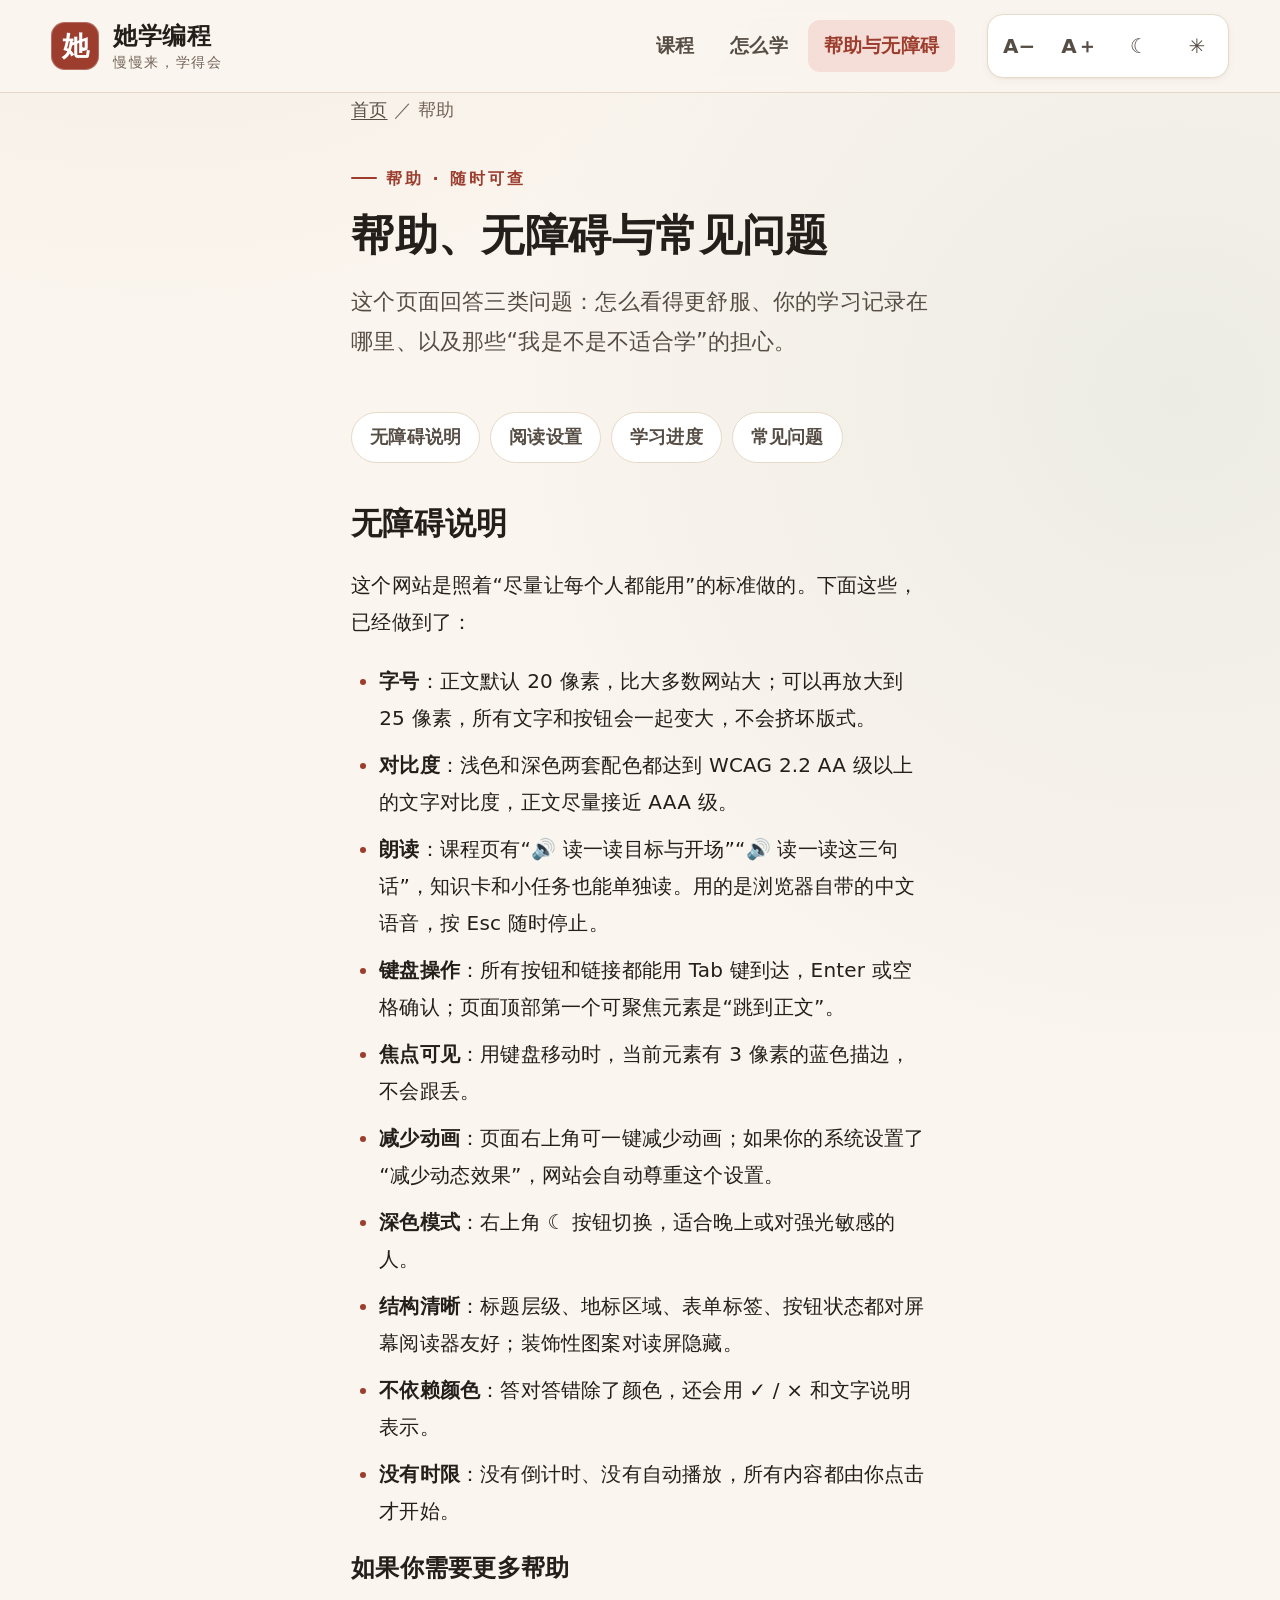
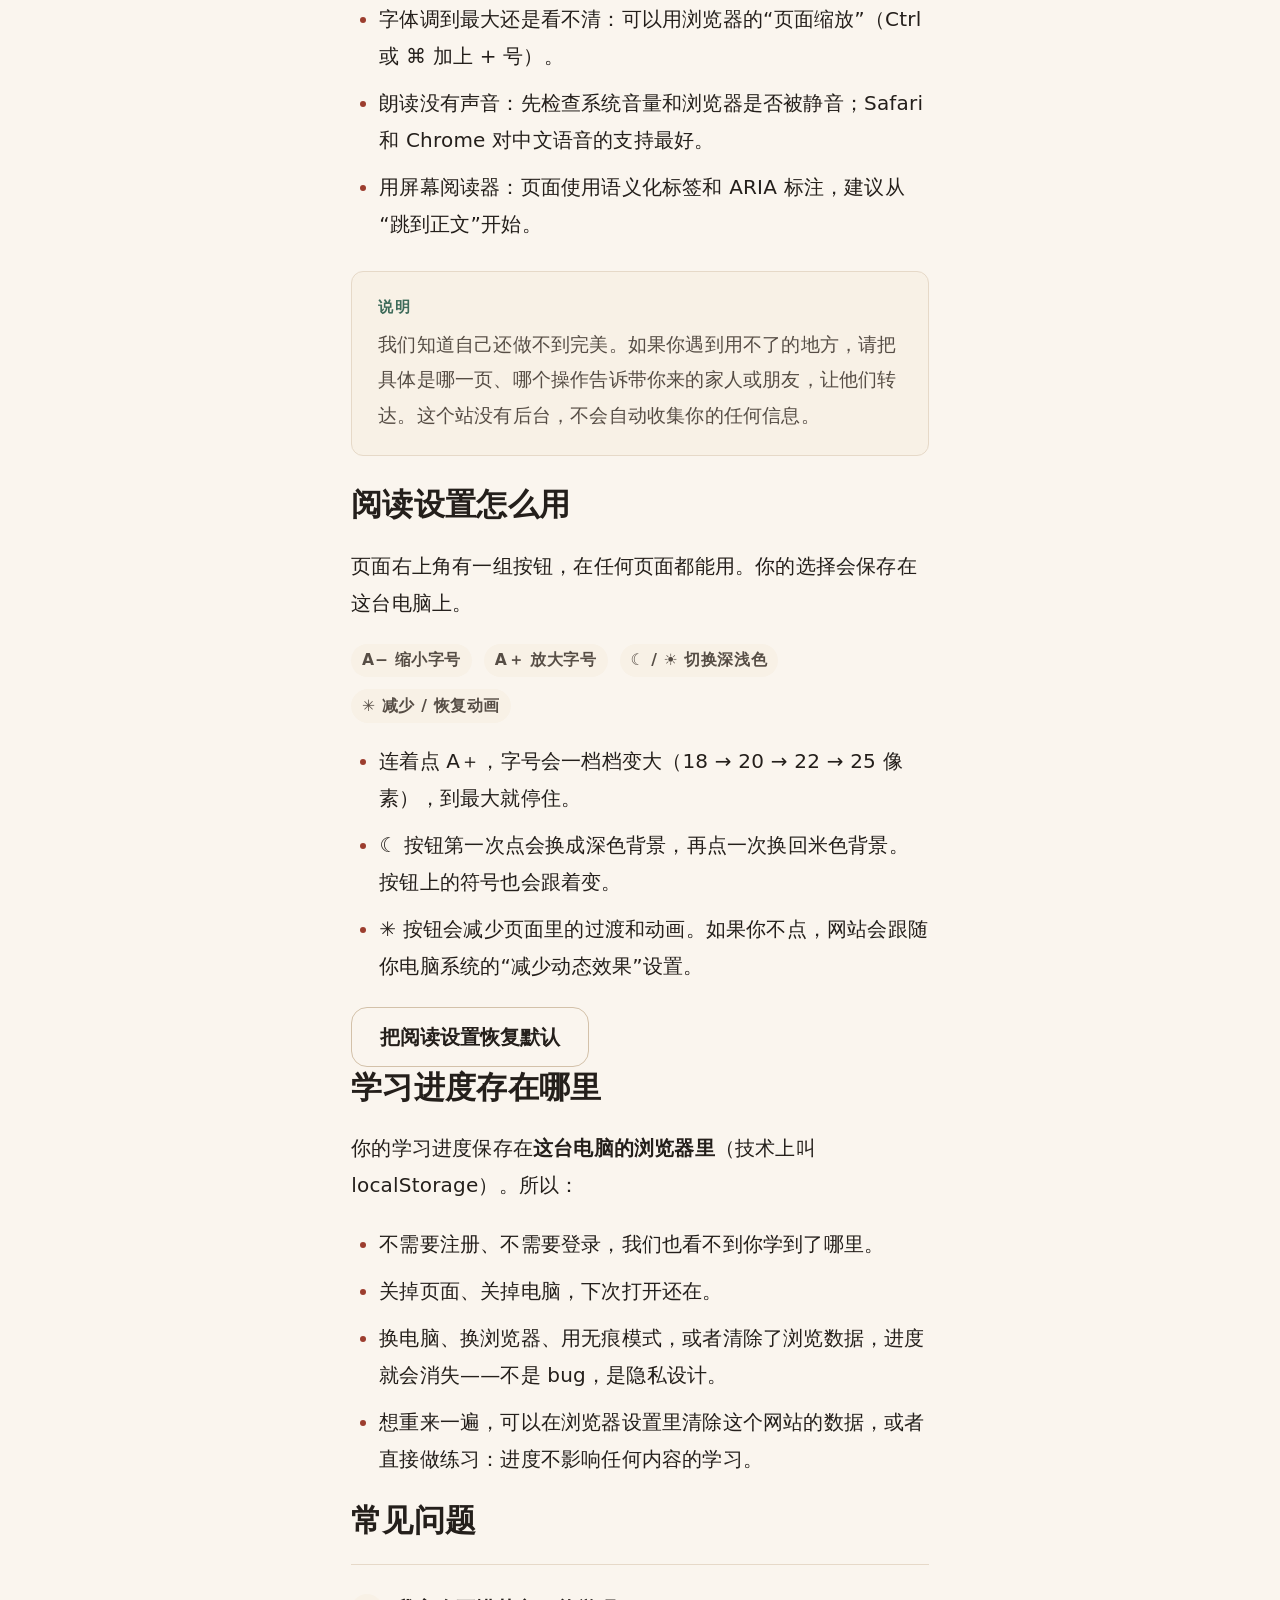
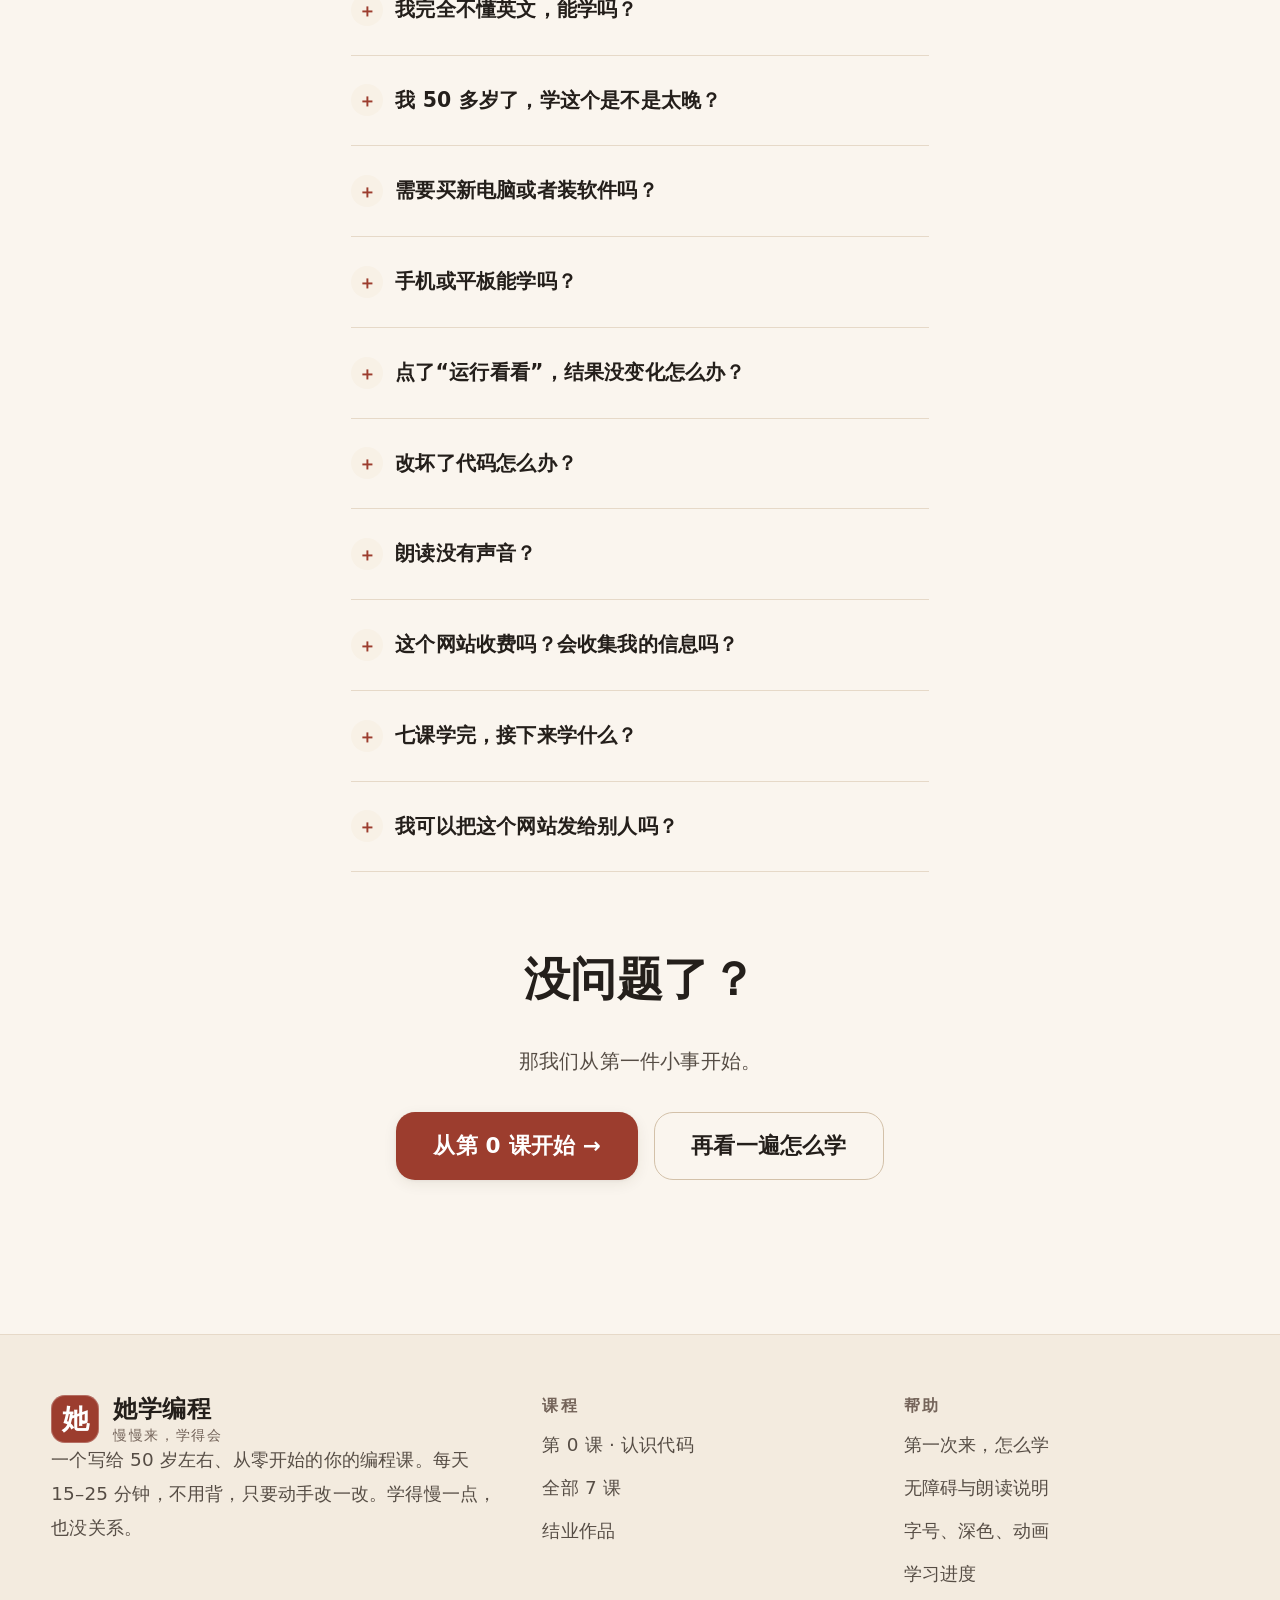
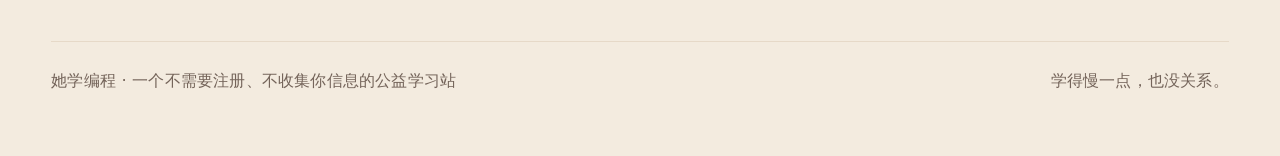
==== commit 5cb80658: "上线前修复：输入法说明(P0)、结果框高度、存盘编码、朗读覆盖、读屏题库关联、草稿自动保存等审计项" ====
--- a/help.html
+++ b/help.html
@@ -5,6 +5,16 @@
   <meta name="viewport" content="width=device-width, initial-scale=1">
   <title>帮助、无障碍与常见问题｜她学编程</title>
   <meta name="description" content="她学编程的帮助页：无障碍说明、阅读设置怎么用、学习进度存在哪里、常见问题解答。">
+  <meta property="og:type" content="website">
+  <meta property="og:site_name" content="她学编程">
+  <meta property="og:locale" content="zh_CN">
+  <meta property="og:title" content="帮助、无障碍与常见问题｜她学编程">
+  <meta property="og:description" content="她学编程的帮助页：无障碍说明、阅读设置怎么用、学习进度存在哪里、常见问题解答。">
+  <meta property="og:url" content="https://jarrettchen888.github.io/ta-xue-biancheng/help.html">
+  <meta property="og:image" content="https://jarrettchen888.github.io/ta-xue-biancheng/assets/og-image.png">
+  <meta property="og:image:width" content="1200">
+  <meta property="og:image:height" content="630">
+  <meta name="twitter:card" content="summary_large_image">
   <meta name="theme-color" content="#faf5ee">
   <link rel="icon" type="image/svg+xml" href="assets/favicon.svg">
   <link rel="stylesheet" href="assets/styles.css">
@@ -68,12 +78,12 @@
       <ul>
         <li><strong>字号</strong>：正文默认 20 像素，比大多数网站大；可以再放大到 25 像素，所有文字和按钮会一起变大，不会挤坏版式。</li>
         <li><strong>对比度</strong>：浅色和深色两套配色都达到 WCAG 2.2 AA 级以上的文字对比度，正文尽量接近 AAA 级。</li>
-        <li><strong>朗读</strong>：课程页有“🔊 读给我听”，用浏览器自带的中文语音朗读故事，按 Esc 随时停止。</li>
+        <li><strong>朗读</strong>：课程页有“🔊 读一读目标与开场”“🔊 读一读这三句话”，知识卡和小任务也能单独读。用的是浏览器自带的中文语音，按 Esc 随时停止。</li>
         <li><strong>键盘操作</strong>：所有按钮和链接都能用 Tab 键到达，Enter 或空格确认；页面顶部第一个可聚焦元素是“跳到正文”。</li>
         <li><strong>焦点可见</strong>：用键盘移动时，当前元素有 3 像素的蓝色描边，不会跟丢。</li>
         <li><strong>减少动画</strong>：页面右上角可一键减少动画；如果你的系统设置了“减少动态效果”，网站会自动尊重这个设置。</li>
         <li><strong>深色模式</strong>：右上角 ☾ 按钮切换，适合晚上或对强光敏感的人。</li>
-        <li><strong>结构清晰</strong>：标题层级、地标区域、表单标签、按钮状态都对屏幕阅读器友好；图片都有替代文字，装饰性图案对读屏隐藏。</li>
+        <li><strong>结构清晰</strong>：标题层级、地标区域、表单标签、按钮状态都对屏幕阅读器友好；装饰性图案对读屏隐藏。</li>
         <li><strong>不依赖颜色</strong>：答对答错除了颜色，还会用 ✓ / × 和文字说明表示。</li>
         <li><strong>没有时限</strong>：没有倒计时、没有自动播放，所有内容都由你点击才开始。</li>
       </ul>
@@ -84,7 +94,7 @@
         <li>朗读没有声音：先检查系统音量和浏览器是否被静音；Safari 和 Chrome 对中文语音的支持最好。</li>
         <li>用屏幕阅读器：页面使用语义化标签和 ARIA 标注，建议从“跳到正文”开始。</li>
       </ul>
-      <aside class="note">我们知道自己还做不到完美。如果你遇到用不了的地方，请把具体是哪一页、哪个操作告诉带你来的家人或朋友，让他们转达。这个站没有后台，不会自动收集你的任何信息。</aside>
+      <aside class="note" aria-label="说明">我们知道自己还做不到完美。如果你遇到用不了的地方，请把具体是哪一页、哪个操作告诉带你来的家人或朋友，让他们转达。这个站没有后台，不会自动收集你的任何信息。</aside>
     </section>
 
     <section id="settings" aria-labelledby="settings-title">
@@ -136,7 +146,7 @@
         </details>
         <details>
           <summary>点了“运行看看”，结果没变化怎么办？</summary>
-          <p>先看运行结果下面那行提示；如果提示你已经运行了，可能是改的内容不影响显示（比如改的是注释）。也可以点“恢复原样”，再从最小的一处改起。刷新页面会重置练习区，不会影响你的学习进度。</p>
+          <p>先看运行结果框里有没有以 ❌ 开头的提示；如果只是显示“已经运行了”，可能是改的内容不影响显示（比如改的是注释）。也可以点“恢复原样”，再从最小的一处改起。你在练习区的改动会自动存在这台电脑的浏览器里，刷新或关掉再回来还在（点“恢复原样”会清掉草稿），也不会影响你的学习进度。</p>
         </details>
         <details>
           <summary>改坏了代码怎么办？</summary>
@@ -179,7 +189,7 @@
             <span class="brand-mark" aria-hidden="true">她</span>
             <span class="brand-text">她学编程<em>慢慢来，学得会</em></span>
           </a>
-          <p>一个写给 50 岁左右、从零开始的你的编程课。每天 15 分钟，不用背，只要动手改一改。学得慢一点，也没关系。</p>
+          <p>一个写给 50 岁左右、从零开始的你的编程课。每天 15–25 分钟，不用背，只要动手改一改。学得慢一点，也没关系。</p>
         </div>
         <div class="footer-col">
           <h3>课程</h3>
--- a/assets/styles.css
+++ b/assets/styles.css
@@ -249,6 +249,10 @@
 }
 
 /* ---------- 3. 无障碍工具类 ---------- */
+[hidden] {
+  display: none !important;
+}
+
 .sr-only {
   position: absolute;
   width: 1px;
@@ -374,6 +378,7 @@
   position: sticky;
   top: 0;
   z-index: 50;
+  background: var(--bg);
   background: color-mix(in srgb, var(--bg) 88%, transparent);
   backdrop-filter: blur(10px);
   -webkit-backdrop-filter: blur(10px);
@@ -764,6 +769,7 @@
   width: 5.5rem;
   height: 1.4rem;
   transform: translateX(-50%) rotate(1.4deg);
+  background: var(--gold-soft);
   background: color-mix(in srgb, var(--gold-soft) 75%, transparent);
   border: 1px solid color-mix(in srgb, var(--gold) 25%, transparent);
   border-radius: 2px;
@@ -892,6 +898,7 @@
 
 .lesson-row.is-done {
   background: var(--sage-soft);
+  border-color: var(--line-strong);
   border-color: color-mix(in srgb, var(--sage) 30%, var(--line));
 }
 
@@ -1126,7 +1133,10 @@
 .browser-photo::after {
   content: "✦";
   position: absolute;
-  inset: 0;
+  top: 0;
+  right: 0;
+  bottom: 0;
+  left: 0;
   display: grid;
   place-items: center;
   color: rgba(255, 255, 255, 0.85);
@@ -1284,6 +1294,7 @@
   margin: 1.4rem 0;
   padding: 1.1rem 1.3rem;
   background: var(--gold-soft);
+  border: 1px solid var(--line-strong);
   border: 1px solid color-mix(in srgb, var(--gold) 30%, var(--line));
   border-radius: var(--radius-sm);
   font-size: 0.96rem;
@@ -1325,6 +1336,7 @@
   margin: 1.4rem 0;
   padding: 1.1rem 1.3rem;
   background: var(--brand-soft);
+  border: 1px solid var(--line-strong);
   border: 1px solid color-mix(in srgb, var(--brand) 25%, var(--line));
   border-left: 5px solid var(--brand);
   border-radius: var(--radius-sm);
@@ -1418,6 +1430,10 @@
   border: 1px solid var(--line);
   border-radius: var(--radius-sm);
   background: #fffdf9;
+}
+
+[data-playground="js"] .pg-frame {
+  min-height: 17rem;
 }
 
 .pg-console {
@@ -1599,6 +1615,7 @@
   padding: 1.3rem 1.4rem;
   background: var(--sage-soft);
   border-radius: var(--radius);
+  border: 1px solid var(--line-strong);
   border: 1px solid color-mix(in srgb, var(--sage) 25%, var(--line));
 }
 
@@ -1618,6 +1635,10 @@
 
 .recap li {
   margin-bottom: 0.3em;
+}
+
+.recap .btn-speak {
+  margin-top: 1rem;
 }
 
 /* 课程底部导航 */
